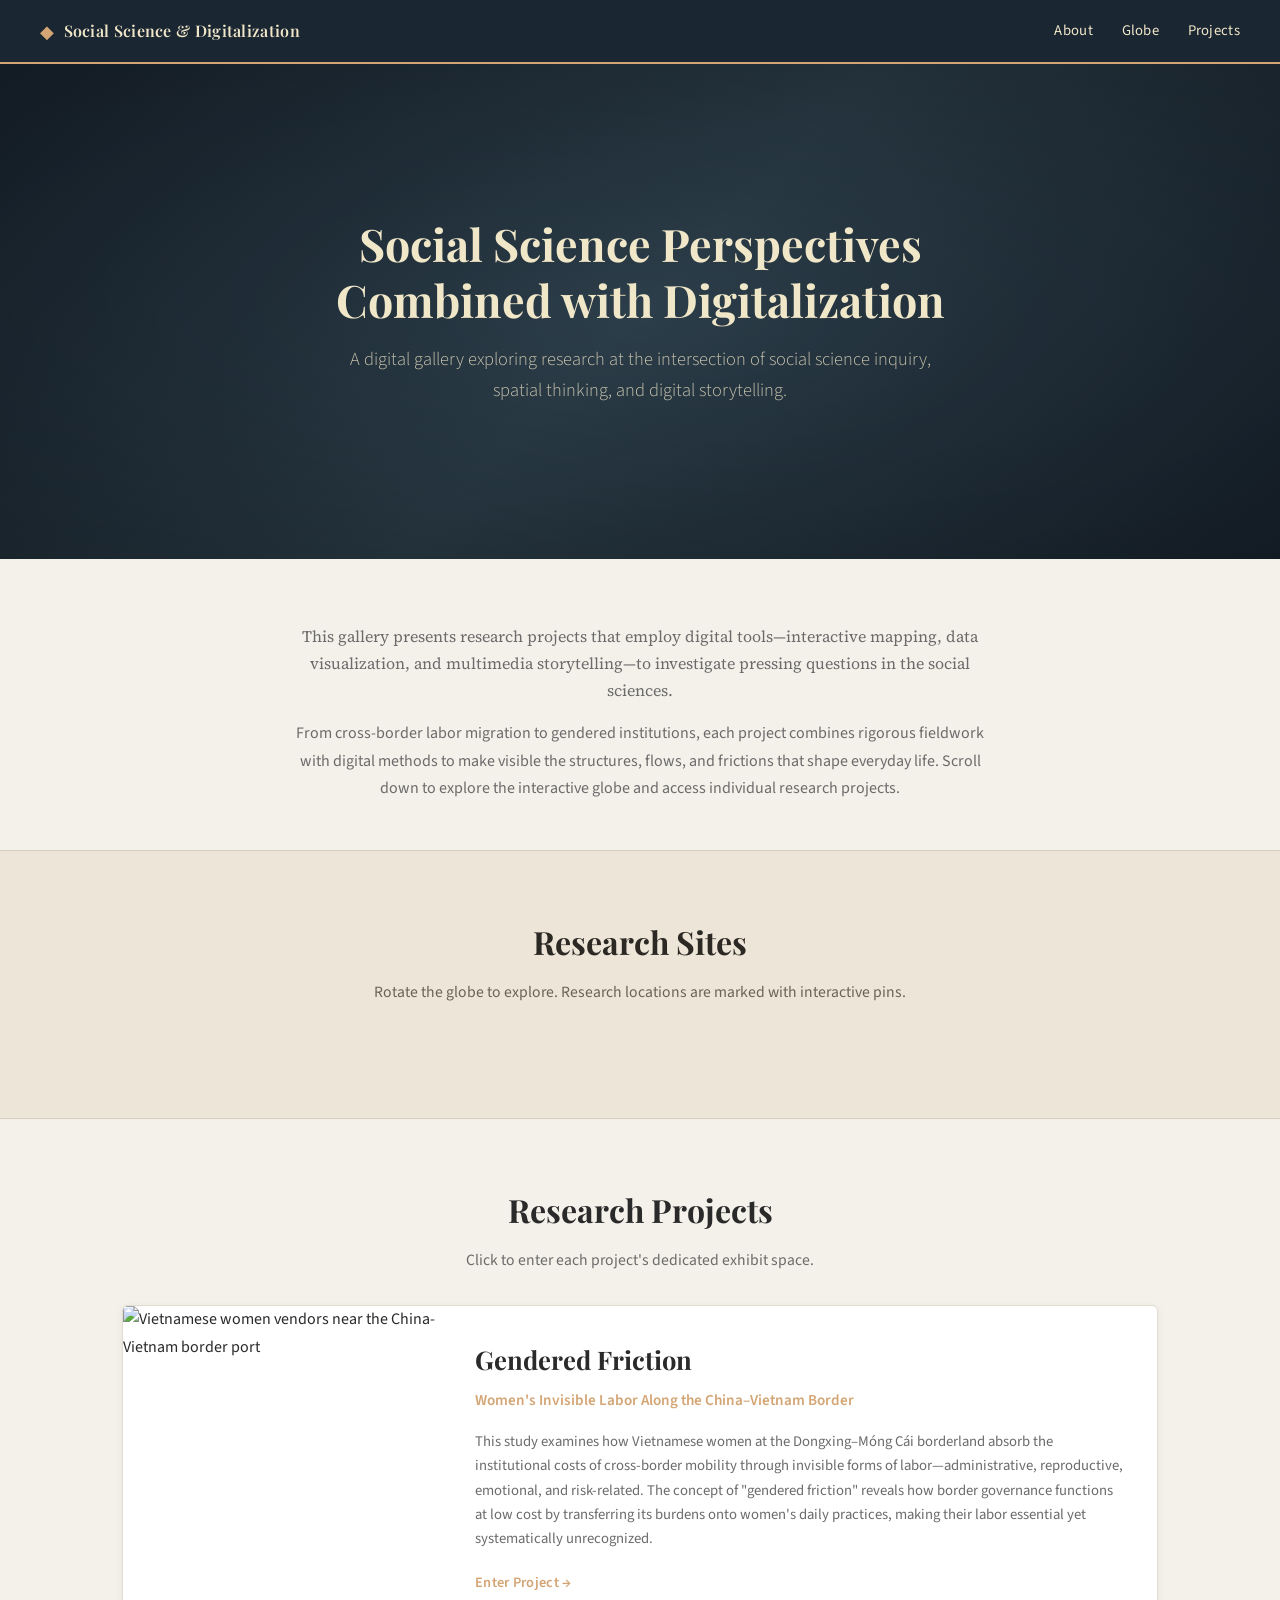
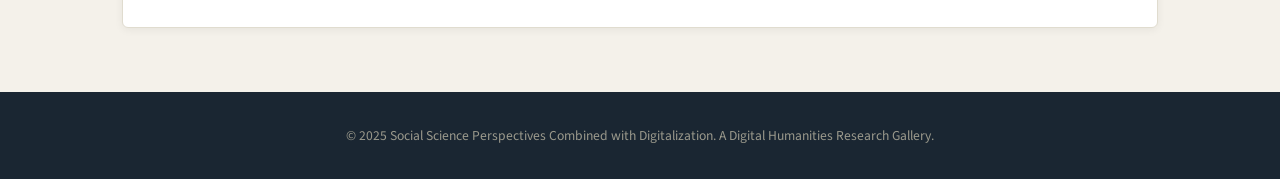
==== index.html @ b844eee3 "Strictly imitate HGIS UW globe style using D3 orthographic SVG. - Replace Three.js WebGL globe with " ====
<!DOCTYPE html>
<html lang="en">
<head>
    <meta charset="UTF-8">
    <meta name="viewport" content="width=device-width, initial-scale=1.0">
    <title>Social Science Perspectives Combined with Digitalization</title>
    <link rel="stylesheet" href="css/style.css">
    <link href="https://fonts.googleapis.com/css2?family=Playfair+Display:wght@400;600;700&family=Source+Sans+Pro:wght@300;400;600&family=Source+Serif+Pro:wght@400;600&display=swap" rel="stylesheet">
    <script src="https://d3js.org/d3.v7.min.js"></script>
</head>
<body>
    <!-- Navigation -->
    <nav class="main-nav">
        <div class="nav-brand">
            <span class="nav-icon">&#9670;</span>
            <span class="nav-title">Social Science &amp; Digitalization</span>
        </div>
        <div class="nav-links">
            <a href="#intro-section">About</a>
            <a href="#globe-section">Globe</a>
            <a href="#projects-section">Projects</a>
        </div>
    </nav>

    <!-- Hero Section -->
    <header class="hero">
        <div class="hero-overlay"></div>
        <div class="hero-content">
            <h1>Social Science Perspectives<br>Combined with Digitalization</h1>
            <p class="hero-subtitle">A digital gallery exploring research at the intersection of social science inquiry, spatial thinking, and digital storytelling.</p>
        </div>
    </header>

    <!-- Introduction Section -->
    <section id="intro-section" class="intro-section">
        <div class="intro-content">
            <p class="intro-lead">This gallery presents research projects that employ digital tools—interactive mapping, data visualization, and multimedia storytelling—to investigate pressing questions in the social sciences.</p>
            <p>From cross-border labor migration to gendered institutions, each project combines rigorous fieldwork with digital methods to make visible the structures, flows, and frictions that shape everyday life. Scroll down to explore the interactive globe and access individual research projects.</p>
        </div>
    </section>

    <!-- Globe Section -->
    <section id="globe-section" class="globe-section">
        <div class="section-header">
            <h2>Research Sites</h2>
            <p>Rotate the globe to explore. Research locations are marked with interactive pins.</p>
        </div>
        <div class="globe-container">
            <div id="globe-canvas"></div>
        </div>
    </section>

    <!-- Projects Section -->
    <section id="projects-section" class="projects-section">
        <div class="section-header">
            <h2>Research Projects</h2>
            <p>Click to enter each project's dedicated exhibit space.</p>
        </div>
        <div class="projects-grid">
            <!-- Project Card: China-Vietnam Border -->
            <a href="border-women.html" class="project-card">
                <div class="project-thumb">
                    <img src="images/fieldwork-c-vendors.png" alt="Vietnamese women vendors near the China-Vietnam border port">
                </div>
                <div class="project-info">
                    <h3>Gendered Friction</h3>
                    <p class="project-tagline">Women's Invisible Labor Along the China–Vietnam Border</p>
                    <p class="project-desc">This study examines how Vietnamese women at the Dongxing–Móng Cái borderland absorb the institutional costs of cross-border mobility through invisible forms of labor—administrative, reproductive, emotional, and risk-related. The concept of "gendered friction" reveals how border governance functions at low cost by transferring its burdens onto women's daily practices, making their labor essential yet systematically unrecognized.</p>
                    <span class="project-cta">Enter Project &rarr;</span>
                </div>
            </a>
        </div>
    </section>

    <!-- Footer -->
    <footer class="site-footer">
        <p>&copy; 2025 Social Science Perspectives Combined with Digitalization. A Digital Humanities Research Gallery.</p>
    </footer>

    <script src="js/globe.js"></script>
</body>
</html>
---- css/style.css ----
/* ==========================================================================
   Social Science Perspectives Combined with Digitalization
   Global Stylesheet
   ========================================================================== */

:root {
    --bg: #f4f1ea;
    --bg-dark: #1a2632;
    --ink: #2a2a2a;
    --muted: #6b6b6b;
    --accent: #d4a574;
    --accent-light: rgba(212, 165, 116, 0.15);
    --blue: #6fa8d8;
    --blue-light: rgba(111, 168, 216, 0.15);
    --neutral: #5a5a5a;
    --card-bg: #ffffff;
    --card-border: #e0dccf;
    --serif: 'Playfair Display', Georgia, serif;
    --sans: 'Source Sans Pro', -apple-system, BlinkMacSystemFont, sans-serif;
    --body-serif: 'Source Serif Pro', Georgia, serif;
    --shadow-sm: 0 2px 8px rgba(0,0,0,0.06);
    --shadow-md: 0 4px 18px rgba(0,0,0,0.10);
    --shadow-lg: 0 8px 32px rgba(0,0,0,0.14);
    --radius: 6px;
    --transition: 0.3s ease;
}

* { box-sizing: border-box; margin: 0; padding: 0; }
html { scroll-behavior: smooth; }
body {
    font-family: var(--sans);
    background: var(--bg);
    color: var(--ink);
    line-height: 1.7;
    min-height: 100vh;
}

/* Navigation */
.main-nav {
    display: flex;
    justify-content: space-between;
    align-items: center;
    padding: 1rem 2.5rem;
    background: var(--bg-dark);
    color: #f0e6c8;
    position: sticky;
    top: 0;
    z-index: 1000;
    border-bottom: 2px solid var(--accent);
}
.nav-brand { display: flex; align-items: center; gap: 0.6rem; font-family: var(--serif); }
.nav-icon { color: var(--accent); font-size: 1.1rem; }
.nav-title { font-size: 1rem; font-weight: 600; letter-spacing: 0.3px; }
.nav-links a {
    color: #f0e6c8;
    text-decoration: none;
    margin-left: 1.6rem;
    font-size: 0.92rem;
    letter-spacing: 0.3px;
    transition: color var(--transition);
}
.nav-links a:hover { color: var(--accent); }
.back-link {
    color: #f0e6c8 !important;
    text-decoration: none;
    font-family: var(--sans);
    font-size: 0.92rem;
    margin-left: 0 !important;
}
.back-link:hover { color: var(--accent) !important; }

/* Hero Section */
.hero {
    position: relative;
    min-height: 55vh;
    display: flex;
    align-items: center;
    justify-content: center;
    background: linear-gradient(135deg, #1a2632 0%, #2c3e4a 50%, #1a2632 100%);
    text-align: center;
    padding: 4rem 2rem;
}
.hero-overlay {
    position: absolute;
    inset: 0;
    background: radial-gradient(ellipse at center, transparent 0%, rgba(0,0,0,0.3) 100%);
}
.hero-content { position: relative; z-index: 1; max-width: 800px; }
.hero-content h1 {
    font-family: var(--serif);
    font-size: 2.8rem;
    font-weight: 700;
    color: #f0e6c8;
    line-height: 1.25;
    margin-bottom: 1rem;
}
.hero-subtitle {
    font-size: 1.15rem;
    color: rgba(240, 230, 200, 0.8);
    font-weight: 300;
    max-width: 600px;
    margin: 0 auto;
}

/* Introduction Section */
.intro-section {
    max-width: 780px;
    margin: 0 auto;
    padding: 4rem 2rem 3rem;
    text-align: center;
}
.intro-lead {
    font-family: var(--body-serif);
    font-size: 1.2rem;
    color: var(--ink);
    margin-bottom: 1rem;
    line-height: 1.8;
}
.intro-section p {
    color: var(--muted);
    font-size: 1rem;
    line-height: 1.7;
}

/* Section Header */
.section-header {
    text-align: center;
    margin-bottom: 2rem;
    padding: 0 2rem;
}
.section-header h2 {
    font-family: var(--serif);
    font-size: 2rem;
    font-weight: 700;
    color: var(--ink);
    margin-bottom: 0.6rem;
}
.section-header p {
    color: var(--muted);
    font-size: 0.98rem;
    max-width: 600px;
    margin: 0 auto;
}

/* Globe Section */
.globe-section {
    padding: 4rem 0 5rem;
    background: #ece5d8;
    border-top: 1px solid #d6cdbf;
    border-bottom: 1px solid #d6cdbf;
}
.globe-section .section-header h2 {
    color: #2c2823;
}
.globe-section .section-header p {
    color: #6c6358;
}
.globe-container {
    max-width: 800px;
    margin: 0 auto;
    padding: 0 2rem;
}
#globe-canvas {
    width: 100%;
    height: auto;
    display: block;
    cursor: grab;
    background: transparent;
}
#globe-canvas svg {
    display: block;
    width: 100%;
    height: auto;
}
#globe-canvas:active { cursor: grabbing; }
#globe-canvas:active { cursor: grabbing; }

/* Projects Section */
.projects-section {
    padding: 4rem 2rem;
    max-width: 1100px;
    margin: 0 auto;
}
.projects-grid {
    display: grid;
    grid-template-columns: 1fr;
    gap: 2rem;
}
.project-card {
    display: grid;
    grid-template-columns: 320px 1fr;
    background: var(--card-bg);
    border: 1px solid var(--card-border);
    border-radius: var(--radius);
    overflow: hidden;
    text-decoration: none;
    color: var(--ink);
    box-shadow: var(--shadow-sm);
    transition: transform var(--transition), box-shadow var(--transition);
}
.project-card:hover {
    transform: translateY(-4px);
    box-shadow: var(--shadow-lg);
}
.project-thumb {
    overflow: hidden;
    height: 100%;
    min-height: 220px;
}
.project-thumb img {
    width: 100%;
    height: 100%;
    object-fit: cover;
    transition: transform 0.5s ease;
}
.project-card:hover .project-thumb img { transform: scale(1.05); }
.project-info {
    padding: 2rem;
    display: flex;
    flex-direction: column;
    justify-content: center;
}
.project-info h3 {
    font-family: var(--serif);
    font-size: 1.6rem;
    font-weight: 700;
    margin-bottom: 0.4rem;
}
.project-tagline {
    font-size: 0.95rem;
    color: var(--accent);
    font-weight: 600;
    margin-bottom: 1rem;
}
.project-desc {
    font-size: 0.92rem;
    color: var(--muted);
    line-height: 1.65;
    margin-bottom: 1.2rem;
}
.project-cta {
    font-size: 0.9rem;
    font-weight: 600;
    color: var(--accent);
    letter-spacing: 0.3px;
}

/* Project Hero */
.project-hero {
    background: linear-gradient(135deg, #1a2632, #2c3e4a);
    padding: 5rem 2rem 4rem;
    text-align: center;
}
.project-hero-content { max-width: 750px; margin: 0 auto; }
.project-hero-content h1 {
    font-family: var(--serif);
    font-size: 2.8rem;
    color: #f0e6c8;
    margin-bottom: 0.8rem;
}
.project-hero-sub {
    font-size: 1.1rem;
    color: rgba(240,230,200,0.8);
    margin-bottom: 0.6rem;
}
.project-hero-meta {
    font-size: 0.88rem;
    color: rgba(240,230,200,0.55);
}

/* Map Section */
.map-section {
    padding: 4rem 2rem 2rem;
    max-width: 1100px;
    margin: 0 auto;
}
.map-container {
    width: 100%;
    height: 55vh;
    min-height: 420px;
    border-radius: var(--radius);
    border: 1px solid var(--card-border);
    box-shadow: var(--shadow-md);
}
.map-legend {
    display: flex;
    gap: 2rem;
    justify-content: center;
    padding: 1.2rem;
    flex-wrap: wrap;
}
.legend-item { display: flex; align-items: center; gap: 0.5rem; font-size: 0.88rem; color: var(--muted); }
.legend-dot {
    width: 12px; height: 12px;
    border-radius: 50%;
    border: 2px solid #fff;
    box-shadow: 0 0 0 1px rgba(0,0,0,0.2);
}
.legend-dot.cn { background: var(--accent); }
.legend-dot.vn { background: var(--blue); }
.legend-dot.bridge { background: var(--neutral); border-radius: 2px; }
.map-marker {
    width: 14px; height: 14px;
    border-radius: 50%;
    border: 2px solid #fff;
    box-shadow: 0 0 0 1px rgba(0,0,0,0.3), 0 2px 6px rgba(0,0,0,0.2);
    cursor: pointer;
}
.map-marker.cn { background: var(--accent); }
.map-marker.vn { background: var(--blue); }
.map-marker.bridge { background: var(--neutral); border-radius: 3px; }

/* Story Section */
.story-section {
    padding: 4rem 2rem;
    max-width: 1000px;
    margin: 0 auto;
}
.book-container {
    background: var(--card-bg);
    border: 1px solid var(--card-border);
    border-radius: var(--radius);
    box-shadow: var(--shadow-md);
    overflow: hidden;
}
.book-controls {
    display: flex;
    justify-content: space-between;
    align-items: center;
    padding: 1rem 2rem;
    background: #faf8f4;
    border-bottom: 1px solid var(--card-border);
}
.book-btn {
    font-family: var(--sans);
    font-size: 0.88rem;
    padding: 0.5rem 1.2rem;
    border: 1px solid var(--card-border);
    background: var(--card-bg);
    color: var(--ink);
    border-radius: 4px;
    cursor: pointer;
    transition: all var(--transition);
}
.book-btn:hover:not(:disabled) {
    background: var(--accent);
    color: #fff;
    border-color: var(--accent);
}
.book-btn:disabled { opacity: 0.35; cursor: not-allowed; }
.book-progress {
    font-size: 0.85rem;
    color: var(--muted);
    font-weight: 600;
    letter-spacing: 0.5px;
}
.book-pages { position: relative; min-height: 500px; }
.book-page {
    display: none;
    padding: 3rem;
    animation: fadeIn 0.4s ease;
}
.book-page.active { display: block; }

@keyframes fadeIn {
    from { opacity: 0; transform: translateX(20px); }
    to { opacity: 1; transform: translateX(0); }
}

.page-content {
    display: grid;
    grid-template-columns: 1fr;
    gap: 2rem;
}
.page-content:has(.page-image) { grid-template-columns: 1fr 1fr; }
.page-text h3 {
    font-family: var(--serif);
    font-size: 1.5rem;
    font-weight: 700;
    margin-bottom: 1rem;
    color: var(--ink);
}
.page-text p {
    font-family: var(--body-serif);
    font-size: 0.95rem;
    line-height: 1.8;
    margin-bottom: 1rem;
    color: #3a3a3a;
}
.page-epigraph {
    font-style: italic;
    color: var(--muted) !important;
    border-left: 3px solid var(--accent);
    padding-left: 1.2rem;
    margin-bottom: 1.5rem !important;
    font-size: 0.9rem !important;
    line-height: 1.7 !important;
}
.epigraph-attr {
    display: block;
    margin-top: 0.4rem;
    font-style: normal;
    font-size: 0.82rem;
    color: var(--muted);
}
.page-quote {
    background: var(--accent-light);
    border-radius: 4px;
    padding: 1.2rem 1.5rem;
    font-style: italic;
    font-size: 0.93rem !important;
    margin: 1.5rem 0 !important;
}
.quote-attr {
    display: block;
    margin-top: 0.5rem;
    font-style: normal;
    font-size: 0.8rem;
    color: var(--muted);
}
.page-image {
    display: flex;
    flex-direction: column;
    justify-content: center;
}
.page-image img {
    width: 100%;
    border-radius: var(--radius);
    box-shadow: var(--shadow-sm);
}
.img-caption {
    display: block;
    font-size: 0.82rem;
    color: var(--muted);
    margin-top: 0.7rem;
    line-height: 1.5;
}

/* About & Footer */
.about-section {
    padding: 4rem 2rem;
    background: #eae6de;
}
.about-content {
    max-width: 750px;
    margin: 0 auto;
    text-align: center;
}
.about-content h2 {
    font-family: var(--serif);
    font-size: 1.8rem;
    margin-bottom: 1rem;
}
.about-content p {
    font-size: 0.95rem;
    color: var(--muted);
    line-height: 1.7;
    margin-bottom: 0.8rem;
}
.about-meta {
    margin-top: 1.5rem;
    padding-top: 1.5rem;
    border-top: 1px solid var(--card-border);
    text-align: left;
}
.about-meta p { font-size: 0.88rem; margin-bottom: 0.4rem; }
.site-footer {
    text-align: center;
    padding: 2rem;
    background: var(--bg-dark);
    color: rgba(240, 230, 200, 0.6);
    font-size: 0.85rem;
}
.site-footer a { color: var(--accent); text-decoration: none; }
.site-footer a:hover { text-decoration: underline; }

/* Responsive */
@media (max-width: 900px) {
    .project-card { grid-template-columns: 1fr; }
    .project-thumb { min-height: 200px; max-height: 250px; }
    .page-content:has(.page-image) { grid-template-columns: 1fr; }
}
@media (max-width: 700px) {
    .main-nav { padding: 0.8rem 1.2rem; flex-wrap: wrap; gap: 0.4rem; }
    .nav-links a { margin-left: 0.8rem; font-size: 0.85rem; }
    .hero-content h1 { font-size: 1.8rem; }
    .hero { min-height: 40vh; padding: 3rem 1.5rem; }
    .project-hero-content h1 { font-size: 2rem; }
    #globe-canvas { height: 350px; }
    .book-page { padding: 1.5rem; }
    .book-controls { padding: 0.8rem 1rem; }
    .page-content:has(.page-image) { grid-template-columns: 1fr; }
    .map-container { height: 45vh; }
}
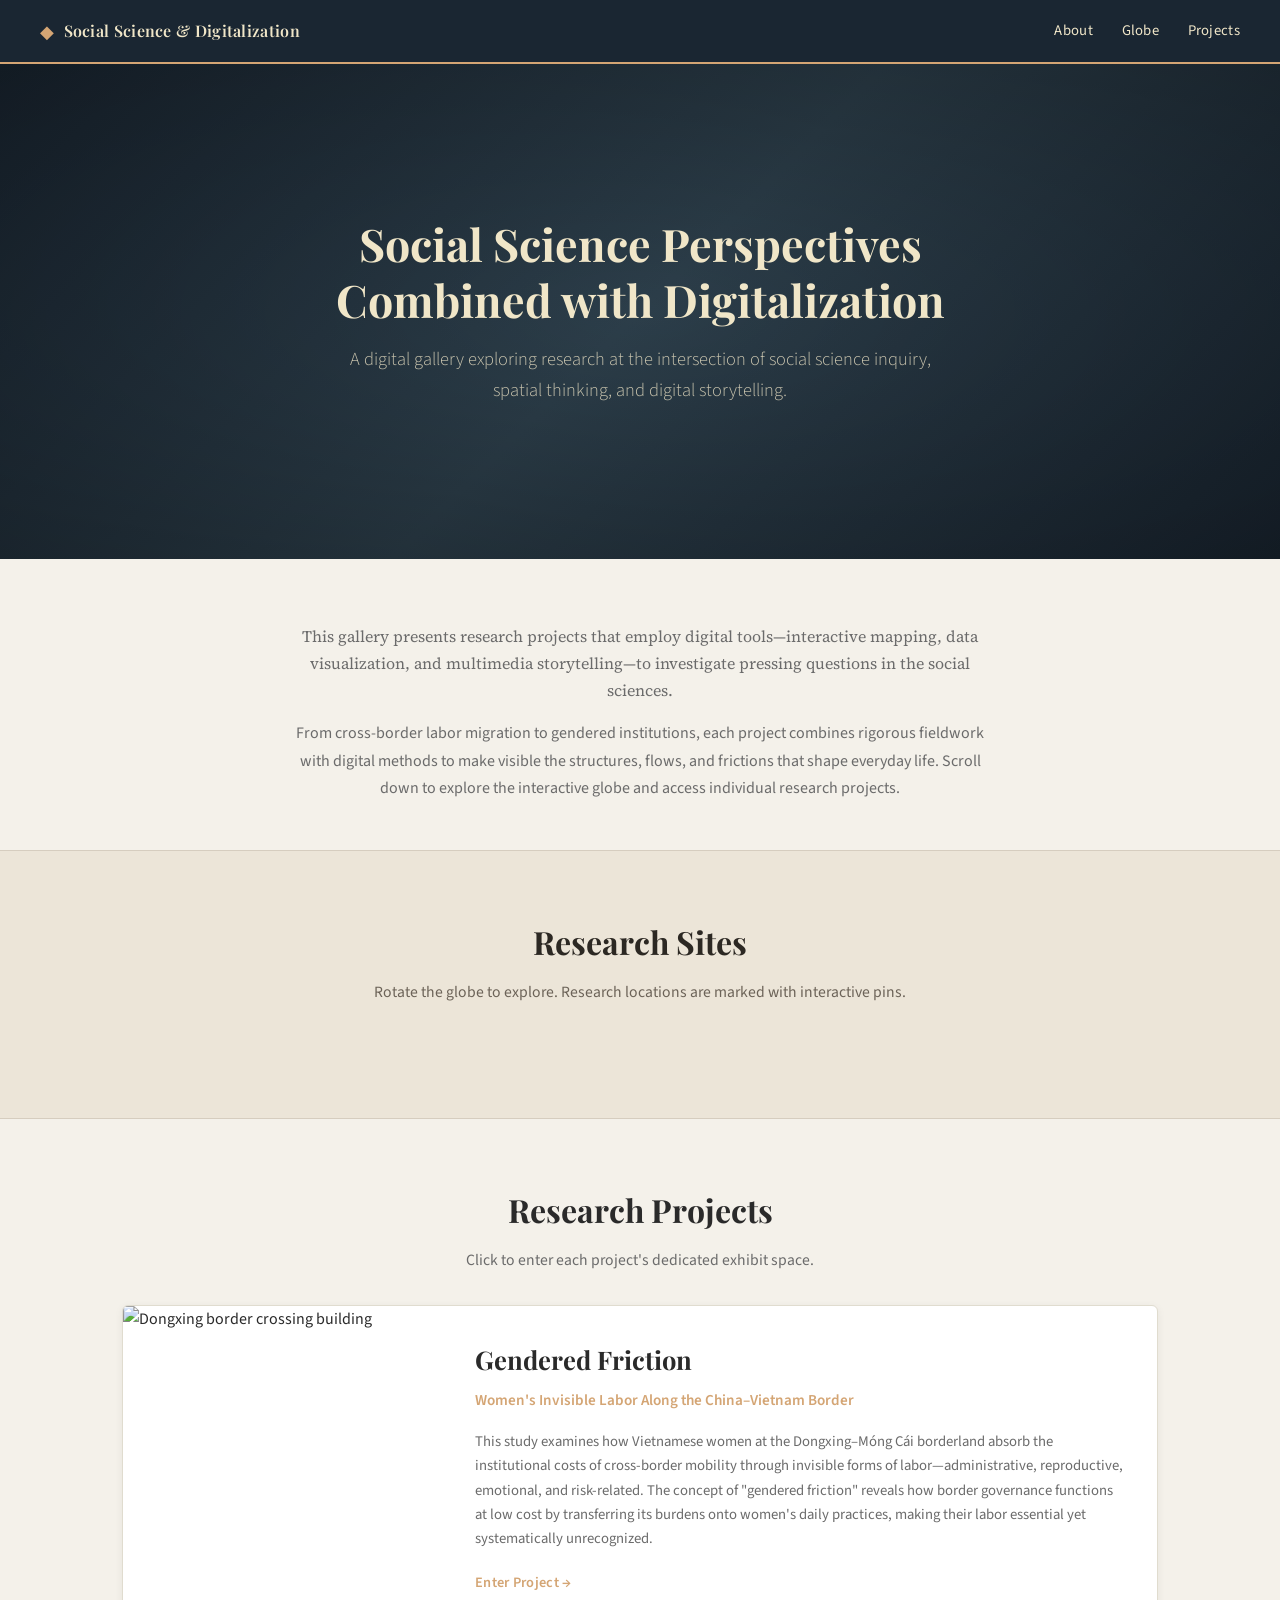
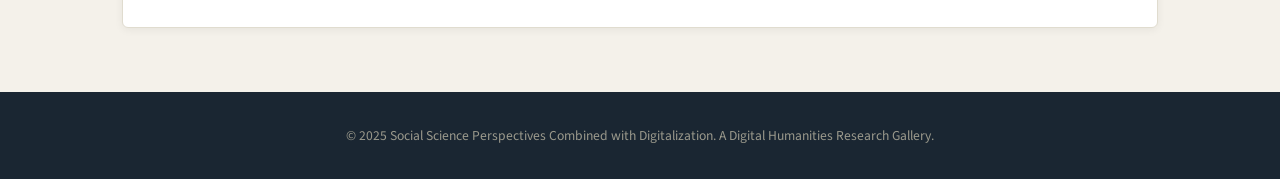
==== commit a6c9d5c2: "Remove labeled composite, delete researcher photo, clean thesis images. - Delete fieldwork-researche" ====
--- a/index.html
+++ b/index.html
@@ -60,7 +60,7 @@
             <!-- Project Card: China-Vietnam Border -->
             <a href="border-women.html" class="project-card">
                 <div class="project-thumb">
-                    <img src="images/fieldwork-c-vendors.png" alt="Vietnamese women vendors near the China-Vietnam border port">
+                    <img src="images/fieldwork-border-building.jpg" alt="Dongxing border crossing building">
                 </div>
                 <div class="project-info">
                     <h3>Gendered Friction</h3>
--- a/css/style.css
+++ b/css/style.css
@@ -156,6 +156,7 @@
     color: #6c6358;
 }
 .globe-container {
+    position: relative;
     max-width: 800px;
     margin: 0 auto;
     padding: 0 2rem;
@@ -312,7 +313,7 @@
 
 /* Story Section */
 .story-section {
-    padding: 4rem 2rem;
+    padding: 3rem 2rem;
     max-width: 1000px;
     margin: 0 auto;
 }
@@ -354,10 +355,10 @@
     font-weight: 600;
     letter-spacing: 0.5px;
 }
-.book-pages { position: relative; min-height: 500px; }
+.book-pages { position: relative; min-height: 420px; }
 .book-page {
     display: none;
-    padding: 3rem;
+    padding: 2.25rem;
     animation: fadeIn 0.4s ease;
 }
 .book-page.active { display: block; }
@@ -370,9 +371,10 @@
 .page-content {
     display: grid;
     grid-template-columns: 1fr;
-    gap: 2rem;
-}
-.page-content:has(.page-image) { grid-template-columns: 1fr 1fr; }
+    gap: 1.5rem;
+    align-items: start;
+}
+.page-content:has(.page-image) { grid-template-columns: 1fr; }
 .page-text h3 {
     font-family: var(--serif);
     font-size: 1.5rem;
@@ -383,8 +385,8 @@
 .page-text p {
     font-family: var(--body-serif);
     font-size: 0.95rem;
-    line-height: 1.8;
-    margin-bottom: 1rem;
+    line-height: 1.75;
+    margin-bottom: 0.85rem;
     color: #3a3a3a;
 }
 .page-epigraph {
@@ -392,7 +394,7 @@
     color: var(--muted) !important;
     border-left: 3px solid var(--accent);
     padding-left: 1.2rem;
-    margin-bottom: 1.5rem !important;
+    margin-bottom: 1.15rem !important;
     font-size: 0.9rem !important;
     line-height: 1.7 !important;
 }
@@ -406,10 +408,10 @@
 .page-quote {
     background: var(--accent-light);
     border-radius: 4px;
-    padding: 1.2rem 1.5rem;
+    padding: 0.9rem 1.1rem;
     font-style: italic;
     font-size: 0.93rem !important;
-    margin: 1.5rem 0 !important;
+    margin: 0.85rem 0 !important;
 }
 .quote-attr {
     display: block;
@@ -419,21 +421,47 @@
     color: var(--muted);
 }
 .page-image {
-    display: flex;
-    flex-direction: column;
-    justify-content: center;
+    margin: 1rem 0;
 }
 .page-image img {
     width: 100%;
+    height: auto;
     border-radius: var(--radius);
     box-shadow: var(--shadow-sm);
+    margin-bottom: 0.5rem;
+}
+.page-image img:last-child {
+    margin-bottom: 0;
 }
 .img-caption {
     display: block;
-    font-size: 0.82rem;
-    color: var(--muted);
-    margin-top: 0.7rem;
-    line-height: 1.5;
+    font-size: 0.8rem;
+    color: var(--muted);
+    margin-top: 0.35rem;
+    margin-bottom: 0.5rem;
+    line-height: 1.45;
+}
+
+.page-photo-grid {
+    display: grid;
+    grid-template-columns: repeat(2, 1fr);
+    gap: 0.75rem;
+    margin: 1rem 0;
+}
+.page-photo-grid img {
+    width: 100%;
+    height: auto;
+    border-radius: 4px;
+    display: block;
+}
+.page-photo-grid.single {
+    grid-template-columns: 1fr;
+    max-width: 680px;
+    margin-left: auto;
+    margin-right: auto;
+}
+.page-photo-grid.single img {
+    height: auto;
 }
 
 /* About & Footer */
